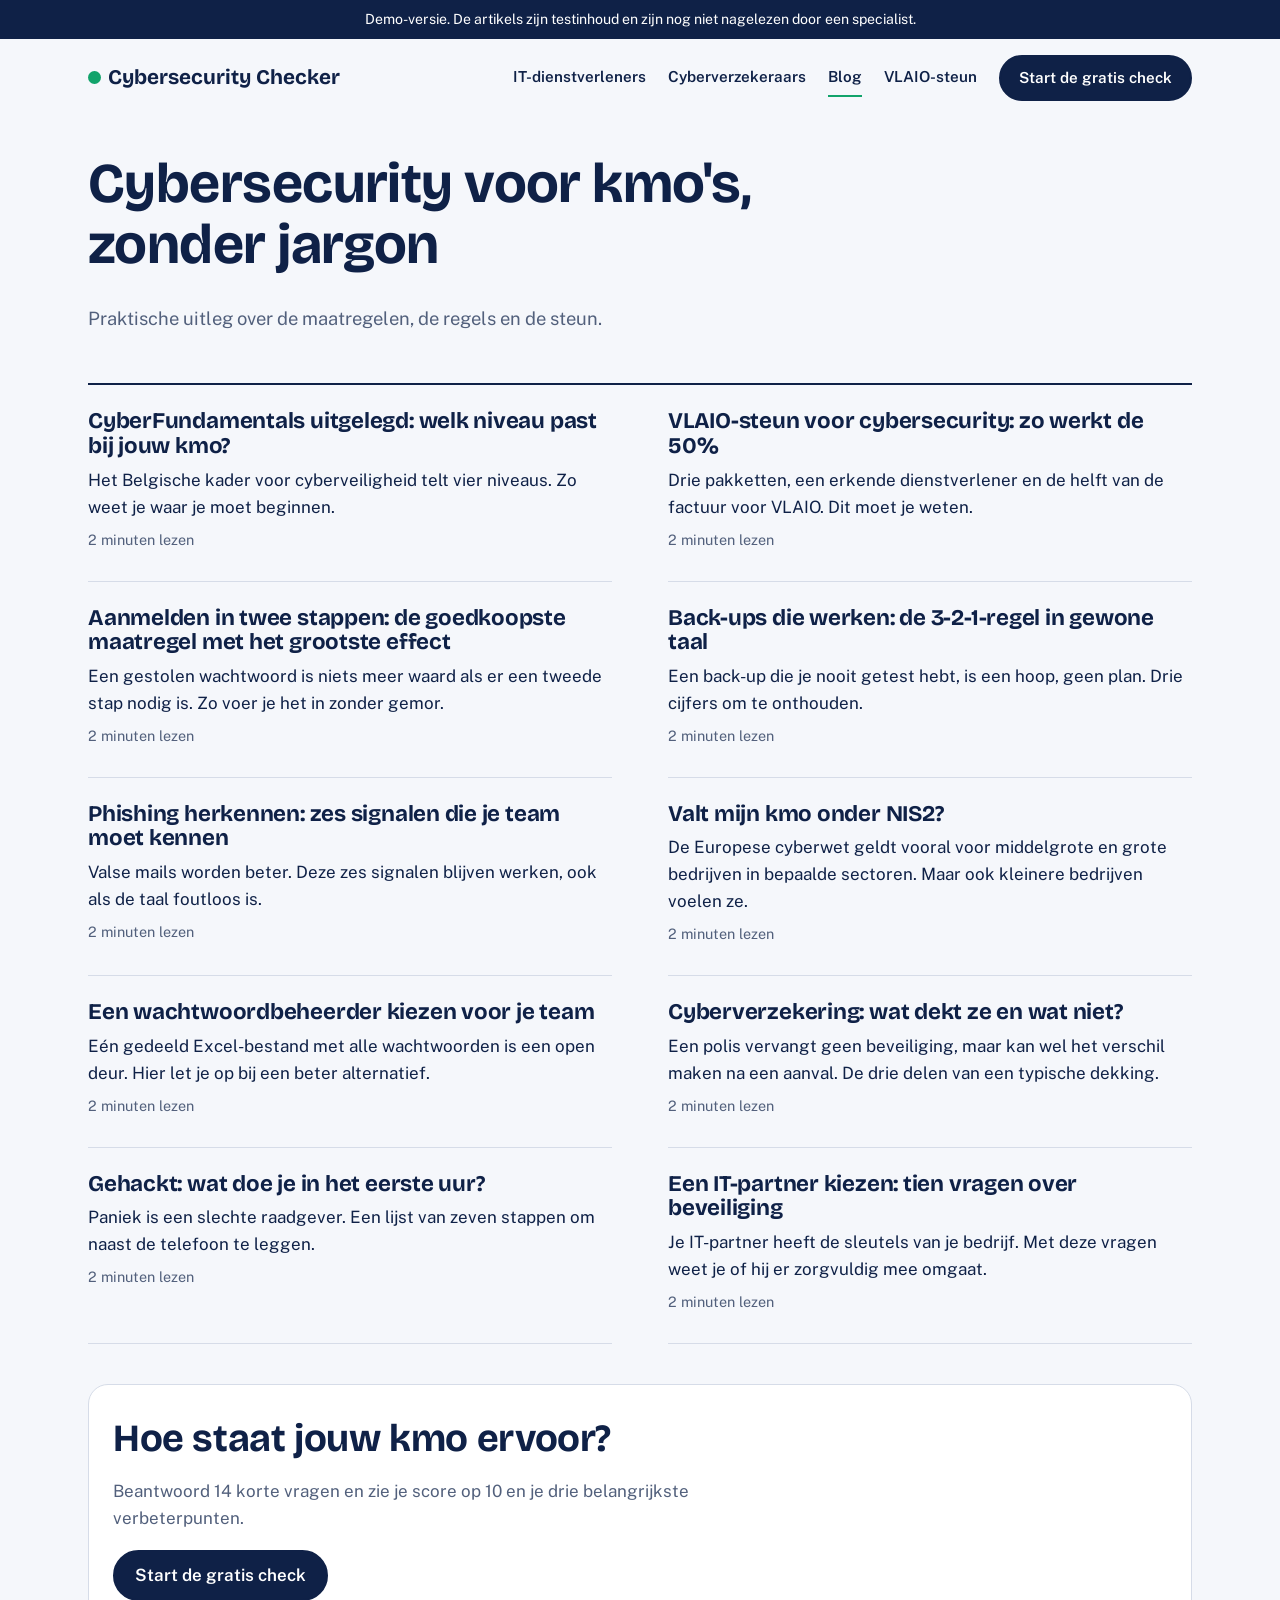
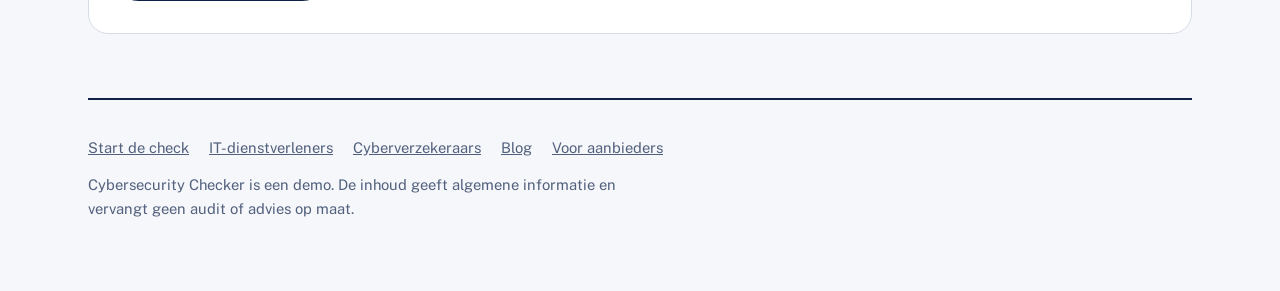
==== blog/index.html @ 4bf9ae6f "Version asset URLs so browsers pick up new styles and scripts Co-Authored-By: Claude Fable 5.2 <nore" ====
<!DOCTYPE html>
<html lang="nl-BE">
<head>
<meta charset="utf-8">
<meta name="viewport" content="width=device-width, initial-scale=1">
<title>Blog | Cybersecurity Checker</title>
<meta name="description" content="Praktische artikels over cybersecurity voor kmo&#x27;s in Vlaanderen.">
<link rel="preconnect" href="https://fonts.googleapis.com">
<link rel="preconnect" href="https://fonts.gstatic.com" crossorigin>
<link href="https://fonts.googleapis.com/css2?family=Bricolage+Grotesque:opsz,wght@12..96,500;12..96,700&family=Public+Sans:wght@400;600&display=swap" rel="stylesheet">
<link rel="stylesheet" href="../assets/site.css?v=4">
</head>
<body>
<div class="demo-note">Demo-versie. De artikels zijn testinhoud en zijn nog niet nagelezen door een specialist.</div>
<div class="wrap">
<header class="top">
  <a class="brand" href="../index.html"><span></span>Cybersecurity Checker</a>
  <nav class="main" aria-label="Hoofdmenu"><a href="../it-dienstverleners.html">IT-dienstverleners</a><a href="../cyberverzekeraars.html">Cyberverzekeraars</a><a href="../blog/index.html" aria-current="page">Blog</a><a href="../index.html#steun">VLAIO-steun</a><a class="btn primary" href="../index.html#quiz">Start de gratis check</a></nav>
</header>
<main>
<div class="page-head"><h1>Cybersecurity voor kmo's, zonder jargon</h1><p class="lead">Praktische uitleg over de maatregelen, de regels en de steun.</p></div>
<ul class="posts">
<li><a href="cyberfundamentals-uitgelegd.html"><h2>CyberFundamentals uitgelegd: welk niveau past bij jouw kmo?</h2></a><p>Het Belgische kader voor cyberveiligheid telt vier niveaus. Zo weet je waar je moet beginnen.</p><p class="meta">2 minuten lezen</p></li>
<li><a href="vlaio-steun-cybersecurity.html"><h2>VLAIO-steun voor cybersecurity: zo werkt de 50%</h2></a><p>Drie pakketten, een erkende dienstverlener en de helft van de factuur voor VLAIO. Dit moet je weten.</p><p class="meta">2 minuten lezen</p></li>
<li><a href="aanmelden-in-twee-stappen.html"><h2>Aanmelden in twee stappen: de goedkoopste maatregel met het grootste effect</h2></a><p>Een gestolen wachtwoord is niets meer waard als er een tweede stap nodig is. Zo voer je het in zonder gemor.</p><p class="meta">2 minuten lezen</p></li>
<li><a href="back-ups-3-2-1.html"><h2>Back-ups die werken: de 3-2-1-regel in gewone taal</h2></a><p>Een back-up die je nooit getest hebt, is een hoop, geen plan. Drie cijfers om te onthouden.</p><p class="meta">2 minuten lezen</p></li>
<li><a href="phishing-herkennen.html"><h2>Phishing herkennen: zes signalen die je team moet kennen</h2></a><p>Valse mails worden beter. Deze zes signalen blijven werken, ook als de taal foutloos is.</p><p class="meta">2 minuten lezen</p></li>
<li><a href="nis2-voor-kmo.html"><h2>Valt mijn kmo onder NIS2?</h2></a><p>De Europese cyberwet geldt vooral voor middelgrote en grote bedrijven in bepaalde sectoren. Maar ook kleinere bedrijven voelen ze.</p><p class="meta">2 minuten lezen</p></li>
<li><a href="wachtwoordbeheerder-kiezen.html"><h2>Een wachtwoordbeheerder kiezen voor je team</h2></a><p>Eén gedeeld Excel-bestand met alle wachtwoorden is een open deur. Hier let je op bij een beter alternatief.</p><p class="meta">2 minuten lezen</p></li>
<li><a href="cyberverzekering-wat-dekt-ze.html"><h2>Cyberverzekering: wat dekt ze en wat niet?</h2></a><p>Een polis vervangt geen beveiliging, maar kan wel het verschil maken na een aanval. De drie delen van een typische dekking.</p><p class="meta">2 minuten lezen</p></li>
<li><a href="gehackt-het-eerste-uur.html"><h2>Gehackt: wat doe je in het eerste uur?</h2></a><p>Paniek is een slechte raadgever. Een lijst van zeven stappen om naast de telefoon te leggen.</p><p class="meta">2 minuten lezen</p></li>
<li><a href="it-partner-kiezen.html"><h2>Een IT-partner kiezen: tien vragen over beveiliging</h2></a><p>Je IT-partner heeft de sleutels van je bedrijf. Met deze vragen weet je of hij er zorgvuldig mee omgaat.</p><p class="meta">2 minuten lezen</p></li>
</ul>
<aside class="closing">
  <h2>Hoe staat jouw kmo ervoor?</h2>
  <p>Beantwoord 14 korte vragen en zie je score op 10 en je drie belangrijkste verbeterpunten.</p>
  <a class="btn primary" href="../index.html#quiz">Start de gratis check</a>
</aside>
</main>
<footer class="site">
  <nav aria-label="Voettekst">
    <a href="../index.html#quiz">Start de check</a>
    <a href="../it-dienstverleners.html">IT-dienstverleners</a>
    <a href="../cyberverzekeraars.html">Cyberverzekeraars</a>
    <a href="../blog/index.html">Blog</a>
    <a href="../index.html#aanbieders">Voor aanbieders</a>
  </nav>
  <p>Cybersecurity Checker is een demo. De inhoud geeft algemene informatie en vervangt geen audit of advies op maat.</p>
</footer>
</div>
</body>
</html>
---- assets/site.css ----
:root{
  --ink:#0F2147; --ink-2:#1B3266; --paper:#F5F7FB; --white:#FFFFFF; --line:#D6DCE8;
  --green:#12A36B; --green-dark:#0B7A4F; --green-soft:#E3F6EE;
  --orange:#D97F00; --orange-soft:#FDF1DC; --red:#C2371D; --red-soft:#FBE7E2;
  --muted:#52607C;
  --display:"Bricolage Grotesque",system-ui,sans-serif;
  --body:"Public Sans",system-ui,sans-serif;
}
*{box-sizing:border-box}
html{scroll-behavior:smooth}
body{margin:0;background:var(--paper);color:var(--ink);font-family:var(--body);font-size:17px;line-height:1.6}
h1,h2,h3{font-family:var(--display);line-height:1.1;margin:0 0 .5em;letter-spacing:-.01em}
h1{font-size:clamp(2.1rem,5vw,3.5rem);font-weight:700}
h2{font-size:clamp(1.6rem,3.2vw,2.4rem);font-weight:700}
h3{font-size:1.15rem;font-weight:700}
p{margin:0 0 1em;max-width:64ch}
a{color:var(--ink)}
:focus-visible{outline:3px solid var(--green);outline-offset:2px}
.wrap{max-width:1160px;margin:0 auto;padding:0 20px}
.lead{font-size:1.15rem;color:var(--muted)}
.source,.meta{font-size:.9rem;color:var(--muted)}

/* Header */
.demo-note{background:var(--ink);color:#fff;font-size:.88rem;padding:8px 12px;text-align:center}
header.top{display:flex;flex-wrap:wrap;justify-content:space-between;align-items:center;gap:10px 24px;padding:16px 0}
.brand{font-family:var(--display);font-weight:700;font-size:1.3rem;text-decoration:none;white-space:nowrap}
.brand span{display:inline-block;width:.62em;height:.62em;background:var(--green);border-radius:50%;margin-right:.35em}
nav.main{display:flex;align-items:center;gap:4px 22px;flex-wrap:wrap}
nav.main a{text-decoration:none;font-weight:600;font-size:.95rem;padding:6px 0;border-bottom:2px solid transparent}
nav.main a:hover,nav.main a[aria-current=page]{border-bottom-color:var(--green)}
nav.main a.btn{padding:9px 18px;border-bottom:2px solid var(--ink)}

/* Buttons */
.btn{font:inherit;font-weight:600;cursor:pointer;border:2px solid var(--ink);background:var(--white);color:var(--ink);padding:10px 20px;border-radius:999px;text-decoration:none;display:inline-block;text-align:center}
.btn:hover{background:var(--ink);color:#fff}
.btn.primary{background:var(--ink);color:#fff}
.btn.primary:hover{background:var(--ink-2)}
.btn.big{font-size:1.1rem;padding:14px 30px}
.btn.ghost{border-color:transparent;background:transparent;text-decoration:underline}
.btn.ghost:hover{background:transparent;color:var(--ink);border-color:var(--line)}

section.band{padding:64px 0;border-top:1px solid var(--line)}

/* Quiz */
.quiz{background:var(--white);border:1px solid var(--line);border-radius:20px;padding:28px 22px;margin:20px 0 56px;box-shadow:0 18px 40px -28px rgba(15,33,71,.45);scroll-margin-top:16px}
.quiz:focus{outline:none}
.quiz-start{display:grid;gap:28px;align-items:center}
.quiz-start-text{max-width:760px;padding:12px 0}
.quiz-start .lead{margin-bottom:28px}
.quiz-start-img{display:block;width:100%;height:auto;border-radius:14px;aspect-ratio:4/3;object-fit:cover;object-position:35% 50%}
.quiz-note{margin:16px 0 0;color:var(--muted);font-size:.95rem}
.quiz-card{max-width:720px;margin:0 auto}
.quiz-progress{height:8px;background:var(--line);border-radius:4px;overflow:hidden}
.quiz-progress i{display:block;height:100%;background:var(--green);border-radius:4px;transition:width .3s}
.quiz-count{margin:14px 0 6px;color:var(--muted);font-size:.92rem}
.quiz-question{font-size:clamp(1.3rem,3vw,1.8rem);line-height:1.2;margin-bottom:14px}
.quiz-explain{margin-bottom:20px;color:var(--muted)}
.quiz-explain summary{cursor:pointer;font-weight:600;color:var(--ink);text-decoration:underline;text-decoration-color:var(--green);text-underline-offset:4px;width:fit-content}
.quiz-explain p{margin:10px 0 0;padding:12px 14px;background:var(--paper);border-left:3px solid var(--green);border-radius:0 8px 8px 0}
.quiz-options{display:grid;gap:10px}
.quiz-option{font:inherit;font-weight:600;font-size:1.05rem;text-align:left;cursor:pointer;background:var(--white);color:var(--ink);border:2px solid var(--line);border-radius:14px;padding:16px 18px;min-height:60px}
.quiz-option:hover{border-color:var(--ink)}
.quiz-option.selected{border-color:var(--green);background:var(--green-soft)}
.quiz-select{font:inherit;font-size:1.05rem;width:100%;padding:16px;border:2px solid var(--line);border-radius:14px;background:var(--white);color:var(--ink)}
.quiz-nav{display:flex;justify-content:space-between;align-items:center;margin-top:22px}

/* Result */
.result-head{display:grid;gap:24px;align-items:center}
.gauge{position:relative;max-width:300px}
.gauge svg{display:block;width:100%}
.gauge path{fill:none;stroke-width:16;stroke-linecap:round}
.gauge-track{stroke:var(--line)}
.gauge-fill{transition:stroke-dashoffset .9s cubic-bezier(.2,.7,.2,1)}
.gauge-num{position:absolute;left:0;right:0;bottom:0;text-align:center;line-height:1}
.gauge-num strong{font-family:var(--display);font-size:3.4rem;display:block}
.gauge-num span{color:var(--muted);font-size:.95rem}
.level-green .gauge-fill{stroke:var(--green)} .level-orange .gauge-fill{stroke:var(--orange)} .level-red .gauge-fill{stroke:var(--red)}
.badge{display:inline-block;font-family:var(--display);font-weight:700;font-size:1.25rem;padding:6px 16px;border-radius:999px;margin-bottom:12px}
.badge.level-green{background:var(--green-soft);color:var(--green-dark)}
.badge.level-orange{background:var(--orange-soft);color:#8A5200}
.badge.level-red{background:var(--red-soft);color:var(--red)}
.result-level p{font-size:1.1rem;margin:0}
.result-block{margin-top:36px;padding-top:24px;border-top:1px solid var(--line)}
.bar-row{display:grid;grid-template-columns:1fr;gap:4px 14px;align-items:center;margin-bottom:14px}
.bar-label{font-weight:600}
.bar-track{height:12px;background:var(--line);border-radius:6px;overflow:hidden}
.bar-track i{display:block;height:100%;background:var(--ink);border-radius:6px;transition:width .7s}
.bar-val{font-variant-numeric:tabular-nums;color:var(--muted)}
.priorities{margin:0;padding:0;list-style:none;counter-reset:p;display:grid;gap:12px}
.priorities li{counter-increment:p;position:relative;padding:16px 16px 16px 60px;background:var(--paper);border-radius:14px}
.priorities li::before{content:counter(p);position:absolute;left:16px;top:14px;width:30px;height:30px;border-radius:50%;background:var(--ink);color:#fff;font-family:var(--display);font-weight:700;display:grid;place-items:center}
.result-notes{display:grid;gap:14px;margin-top:36px}
.note{padding:18px 20px;border-radius:14px;border-left:5px solid}
.note h3{margin-bottom:6px}
.note p{margin:0}
.note-ok{background:var(--green-soft);border-color:var(--green)}
.note-warn{background:var(--orange-soft);border-color:var(--orange)}
.note-info{background:#E8EEFA;border-color:var(--ink)}
.result-actions{display:flex;flex-wrap:wrap;gap:12px 20px;align-items:center;margin-top:36px}
.disclaimer{margin:24px 0 0;font-size:.9rem;color:var(--muted)}

/* Home sections */
.facts{list-style:none;padding:0;margin:0;display:grid;gap:0}
.facts li{padding:14px 0;border-bottom:1px solid var(--line);display:grid;gap:2px;align-content:start}
.facts b{font-family:var(--display)}
.cats{display:grid;gap:16px;margin-top:24px}
.cat{display:block;background:var(--white);border:1px solid var(--line);border-radius:16px;padding:24px;text-decoration:none}
.cat:hover{border-color:var(--ink)}
.cat h3{font-size:1.4rem}
.cat p{margin:0 0 12px;color:var(--muted)}
.cat span{font-weight:600;text-decoration:underline;text-decoration-color:var(--green);text-underline-offset:4px}
.steps{margin:24px 0 0;padding:0;list-style:none;counter-reset:s;display:grid;gap:24px}
.steps li{counter-increment:s;border-top:2px solid var(--ink);padding-top:14px}
.steps li::before{content:counter(s);font-family:var(--display);font-weight:700;font-size:1.6rem;display:block;margin-bottom:6px}
.steps p{margin:0;color:var(--muted)}
.why{list-style:none;margin:24px 0 0;padding:0;border-top:2px solid var(--ink)}
.why li{display:grid;gap:4px;padding:18px 0;border-bottom:1px solid var(--line)}
.why b{font-family:var(--display);font-size:2rem;line-height:1}
.why small{display:block;color:var(--muted);margin-top:4px}
.subsidy{display:grid;gap:32px;align-items:start}
.calc{background:var(--ink);color:#fff;padding:26px;border-radius:16px}
.calc output{font-family:var(--display);font-size:2.4rem;font-weight:700;display:block}
.calc input[type=range]{width:100%;accent-color:var(--green);margin:16px 0}
.calc .split{display:grid;grid-template-columns:1fr 1fr;gap:16px;margin-top:8px}
.calc small{color:#c5cee0}
.calc .split output{font-size:1.5rem}

/* Provider pages */
.page-head{padding:36px 0 28px;max-width:780px}
.page-head .lead{margin-bottom:22px}
.cards{display:grid;gap:18px;margin:8px 0 20px}
.card{background:var(--white);border:1px solid var(--line);border-radius:16px;padding:24px;display:flex;flex-direction:column;gap:14px}
.card-head{display:flex;gap:14px;align-items:center}
.mono{flex:none;width:56px;height:56px;border-radius:12px;background:var(--paper);border:1px solid var(--line);display:grid;place-items:center;font-family:var(--display);font-weight:700;font-size:1.2rem}
.card-head h2{font-size:1.3rem;margin:0 0 2px}
.card-head p{margin:0;color:var(--muted);font-size:.95rem;line-height:1.35}
.card > p{margin:0}
.card h3{font-size:.95rem;margin:0 0 8px;color:var(--muted);font-family:var(--body)}
.checks{list-style:none;margin:0;padding:0;display:grid;gap:8px}
.checks li{position:relative;padding-left:28px}
.checks li::before{content:"";position:absolute;left:0;top:.3em;width:18px;height:18px;border-radius:50%;border:2px solid var(--green);background:
  linear-gradient(45deg,transparent 46%,var(--green) 46% 54%,transparent 54%) no-repeat 3px 6px/5px 5px,
  linear-gradient(-45deg,transparent 46%,var(--green) 46% 54%,transparent 54%) no-repeat 6px 3px/8px 8px}
.card-foot{margin-top:auto;padding-top:14px;border-top:1px solid var(--line);display:grid;gap:10px}
.card-foot p{margin:0;font-size:.95rem}
.card-foot a{font-weight:600}
.tag{display:inline-block;font-size:.8rem;font-weight:600;padding:3px 10px;border-radius:999px;background:var(--green-soft);color:var(--green-dark);width:fit-content}
.closing{background:var(--white);border:1px solid var(--line);border-radius:20px;padding:32px 24px;margin:40px 0 64px}
.closing p{color:var(--muted)}

/* Blog */
.posts{list-style:none;margin:0;padding:0;border-top:2px solid var(--ink);display:grid}
.posts li{padding:24px 0;border-bottom:1px solid var(--line)}
.posts a{text-decoration:none}
.posts a:hover h2{text-decoration:underline;text-decoration-color:var(--green);text-decoration-thickness:3px}
.posts h2{font-size:1.4rem;margin-bottom:.35em}
.posts p{margin:0 0 .4em;max-width:52ch}
.post{max-width:680px;padding:20px 0 40px;font-size:18px;line-height:1.65}
.post .back{margin:0 0 24px;font-size:.95rem}
.post h1{font-size:clamp(1.9rem,4.4vw,3rem)}
.post .intro{font-size:1.2rem;line-height:1.5;border-left:4px solid var(--green);padding-left:18px;margin:22px 0 30px}
.post h2{font-size:1.45rem;margin-top:1.8em}
.post ul,.post ol{padding-left:1.3em}
.post li{margin-bottom:.45em;max-width:68ch}
.post .source{border-top:1px solid var(--line);padding-top:14px;margin-top:2em}

footer.site{padding:36px 0 56px;border-top:2px solid var(--ink);font-size:.92rem;color:var(--muted)}
footer.site nav{display:flex;flex-wrap:wrap;gap:6px 20px;margin-bottom:14px}
footer.site a{color:var(--muted)}

@media (min-width:900px){
  .quiz-start{grid-template-columns:1fr 1fr;gap:44px}
  .quiz-start h1{font-size:clamp(2rem,3.4vw,3rem)}
  .quiz-start-img{aspect-ratio:auto;height:100%;min-height:420px}
}
@media (min-width:720px){
  .wrap{padding:0 28px}
  .quiz{padding:44px 48px}
  .quiz-options{grid-template-columns:1fr 1fr}
  .result-head{grid-template-columns:300px 1fr;gap:40px}
  .bar-row{grid-template-columns:200px 1fr 3.5em}
  .result-notes,.cats,.subsidy,.cards,.posts{grid-template-columns:1fr 1fr}
  .posts{column-gap:56px}
  .steps{grid-template-columns:repeat(3,1fr)}
  .facts{grid-template-columns:repeat(3,1fr);gap:32px}
  .facts li{border-bottom:0;border-top:2px solid var(--ink)}
  .why li{grid-template-columns:7.5em 1fr;gap:20px;align-items:baseline}
}
@media (prefers-reduced-motion:reduce){
  html{scroll-behavior:auto}
  .quiz-progress i,.gauge-fill,.bar-track i{transition:none}
}
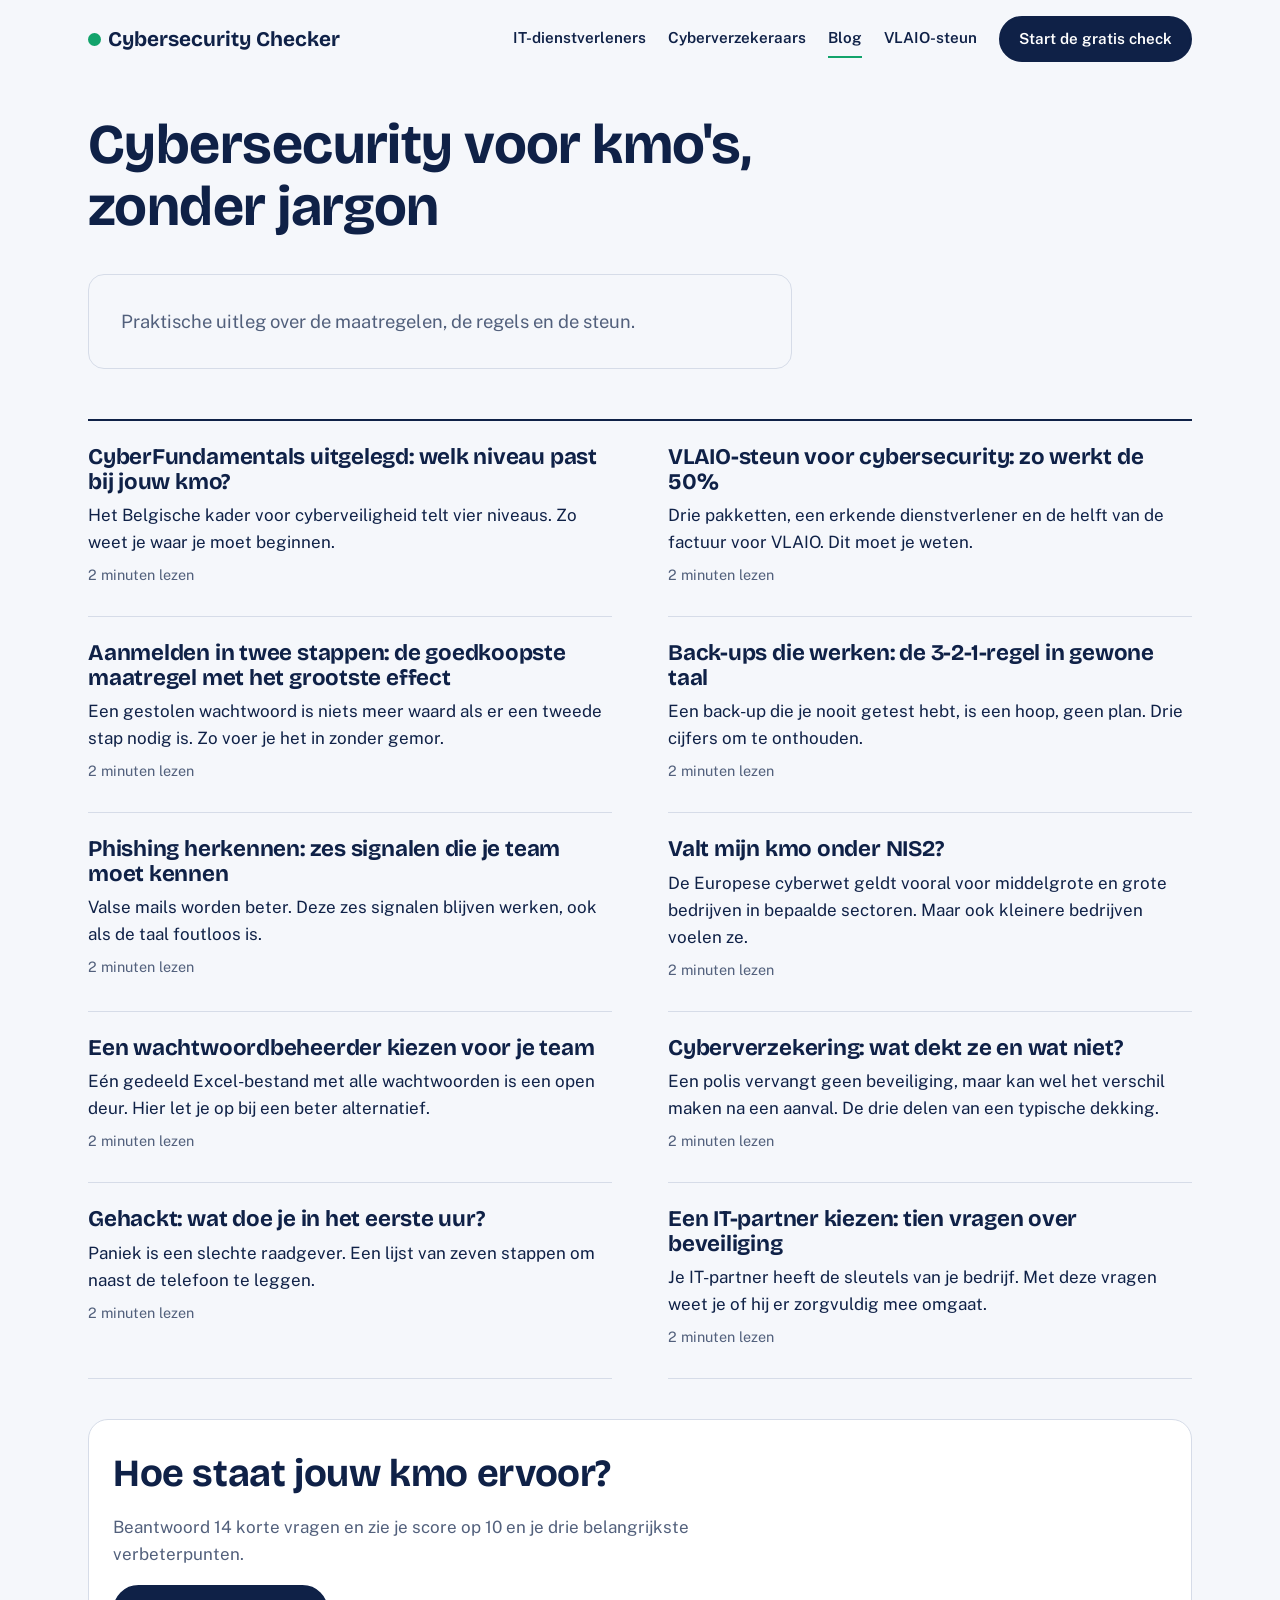
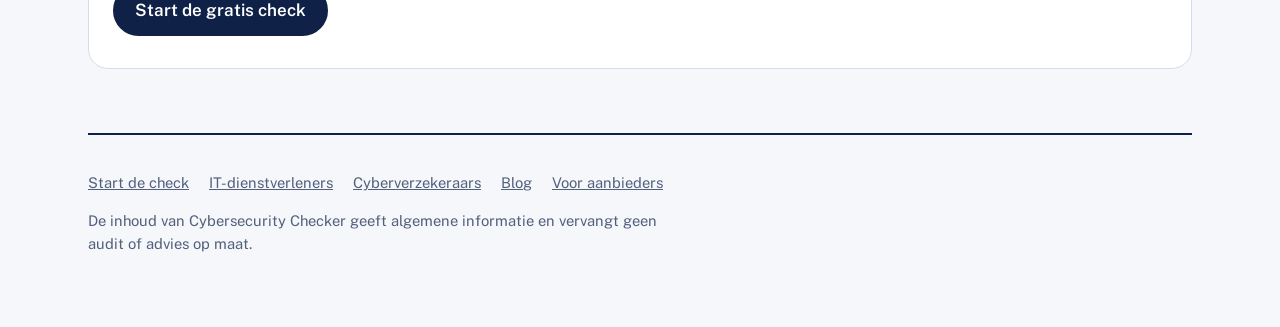
==== commit 399b17f4: "Remove demo wording and add lead form to the result page The form asks for name, email, phone and co" ====
--- a/blog/index.html
+++ b/blog/index.html
@@ -8,10 +8,9 @@
 <link rel="preconnect" href="https://fonts.googleapis.com">
 <link rel="preconnect" href="https://fonts.gstatic.com" crossorigin>
 <link href="https://fonts.googleapis.com/css2?family=Bricolage+Grotesque:opsz,wght@12..96,500;12..96,700&family=Public+Sans:wght@400;600&display=swap" rel="stylesheet">
-<link rel="stylesheet" href="../assets/site.css?v=4">
+<link rel="stylesheet" href="../assets/site.css?v=5">
 </head>
 <body>
-<div class="demo-note">Demo-versie. De artikels zijn testinhoud en zijn nog niet nagelezen door een specialist.</div>
 <div class="wrap">
 <header class="top">
   <a class="brand" href="../index.html"><span></span>Cybersecurity Checker</a>
@@ -45,7 +44,7 @@
     <a href="../blog/index.html">Blog</a>
     <a href="../index.html#aanbieders">Voor aanbieders</a>
   </nav>
-  <p>Cybersecurity Checker is een demo. De inhoud geeft algemene informatie en vervangt geen audit of advies op maat.</p>
+  <p>De inhoud van Cybersecurity Checker geeft algemene informatie en vervangt geen audit of advies op maat.</p>
 </footer>
 </div>
 </body>
--- a/assets/site.css
+++ b/assets/site.css
@@ -21,7 +21,6 @@
 .source,.meta{font-size:.9rem;color:var(--muted)}
 
 /* Header */
-.demo-note{background:var(--ink);color:#fff;font-size:.88rem;padding:8px 12px;text-align:center}
 header.top{display:flex;flex-wrap:wrap;justify-content:space-between;align-items:center;gap:10px 24px;padding:16px 0}
 .brand{font-family:var(--display);font-weight:700;font-size:1.3rem;text-decoration:none;white-space:nowrap}
 .brand span{display:inline-block;width:.62em;height:.62em;background:var(--green);border-radius:50%;margin-right:.35em}
@@ -98,6 +97,18 @@
 .note-info{background:#E8EEFA;border-color:var(--ink)}
 .result-actions{display:flex;flex-wrap:wrap;gap:12px 20px;align-items:center;margin-top:36px}
 .disclaimer{margin:24px 0 0;font-size:.9rem;color:var(--muted)}
+.lead{margin-top:36px;padding:26px 22px;background:var(--paper);border:1px solid var(--line);border-radius:16px;scroll-margin-top:16px}
+.lead-form{display:grid;gap:16px;margin-top:8px}
+.field{display:grid;gap:6px;font-weight:600}
+.field input{font:inherit;font-weight:400;padding:13px 14px;border:2px solid var(--line);border-radius:12px;background:var(--white);color:var(--ink);width:100%}
+.field input:focus{border-color:var(--ink)}
+.consent{display:flex;gap:12px;align-items:flex-start;font-size:.95rem}
+.consent input{width:20px;height:20px;margin-top:3px;flex:none;accent-color:var(--green)}
+.trap{position:absolute;left:-9999px;width:1px;height:1px;opacity:0}
+.lead-form .btn{justify-self:start}
+.lead-status{margin:0;min-height:1.5em;color:var(--muted)}
+.lead-status.is-error{color:var(--red);font-weight:600}
+.lead-done{margin:0;padding:16px 18px;background:var(--green-soft);border-left:5px solid var(--green);border-radius:12px;font-weight:600}
 
 /* Home sections */
 .facts{list-style:none;padding:0;margin:0;display:grid;gap:0}
@@ -180,6 +191,9 @@
   .result-head{grid-template-columns:300px 1fr;gap:40px}
   .bar-row{grid-template-columns:200px 1fr 3.5em}
   .result-notes,.cats,.subsidy,.cards,.posts{grid-template-columns:1fr 1fr}
+  .lead{padding:32px}
+  .lead-form{grid-template-columns:1fr 1fr}
+  .lead-form .consent,.lead-form .btn,.lead-form .lead-status{grid-column:1/-1}
   .posts{column-gap:56px}
   .steps{grid-template-columns:repeat(3,1fr)}
   .facts{grid-template-columns:repeat(3,1fr);gap:32px}
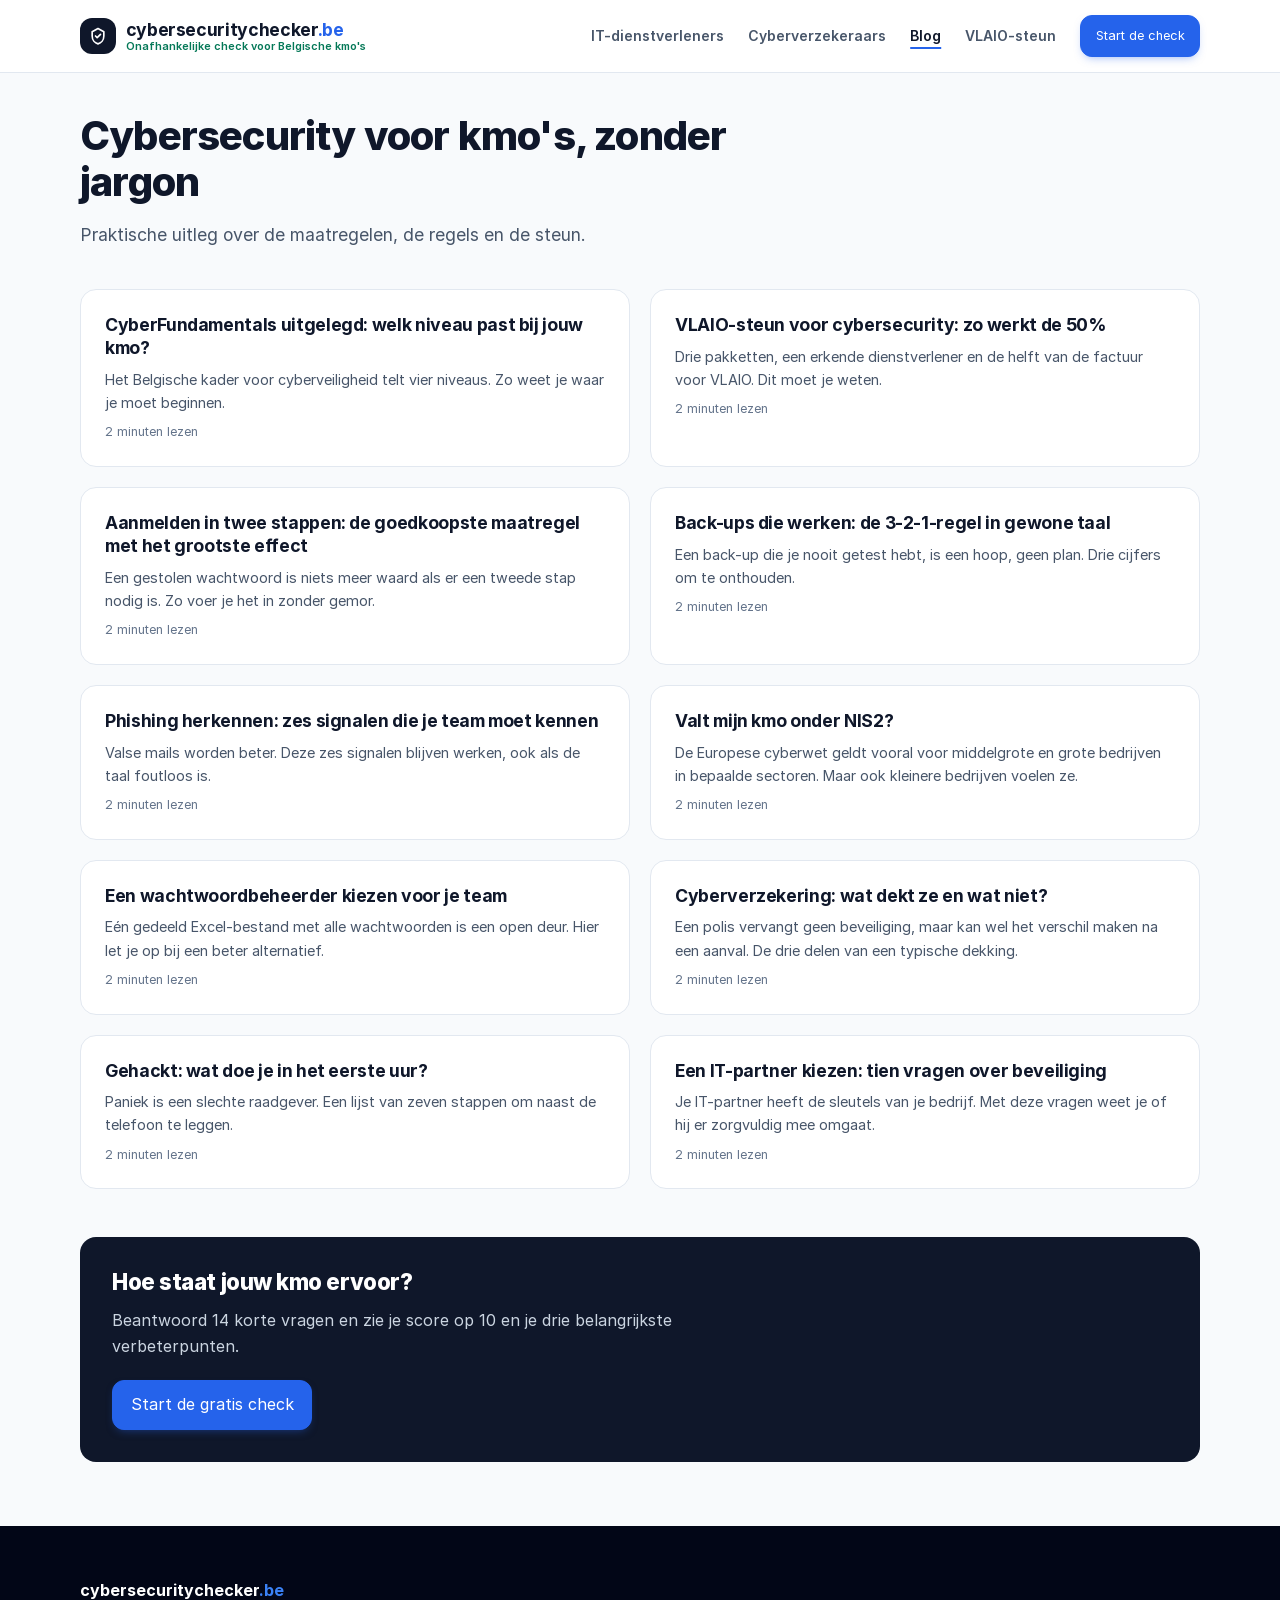
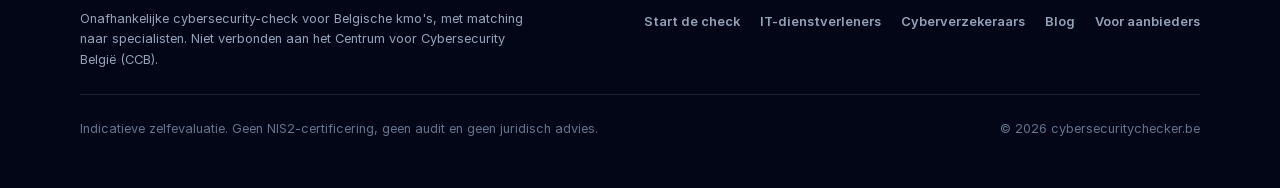
==== commit d6ee4b8a: "Rebuild site in the new design with anonymous specialist matching Dutch homepage in the supplied lay" ====
--- a/blog/index.html
+++ b/blog/index.html
@@ -3,20 +3,24 @@
 <head>
 <meta charset="utf-8">
 <meta name="viewport" content="width=device-width, initial-scale=1">
-<title>Blog | Cybersecurity Checker</title>
+<title>Blog | cybersecuritychecker.be</title>
 <meta name="description" content="Praktische artikels over cybersecurity voor kmo&#x27;s in Vlaanderen.">
-<link rel="preconnect" href="https://fonts.googleapis.com">
-<link rel="preconnect" href="https://fonts.gstatic.com" crossorigin>
-<link href="https://fonts.googleapis.com/css2?family=Bricolage+Grotesque:opsz,wght@12..96,500;12..96,700&family=Public+Sans:wght@400;600&display=swap" rel="stylesheet">
-<link rel="stylesheet" href="../assets/site.css?v=5">
+<link rel="preload" href="../assets/fonts/Inter-Regular.woff2" as="font" type="font/woff2" crossorigin>
+<link rel="stylesheet" href="../assets/site.css?v=9">
 </head>
 <body>
-<div class="wrap">
 <header class="top">
-  <a class="brand" href="../index.html"><span></span>Cybersecurity Checker</a>
-  <nav class="main" aria-label="Hoofdmenu"><a href="../it-dienstverleners.html">IT-dienstverleners</a><a href="../cyberverzekeraars.html">Cyberverzekeraars</a><a href="../blog/index.html" aria-current="page">Blog</a><a href="../index.html#steun">VLAIO-steun</a><a class="btn primary" href="../index.html#quiz">Start de gratis check</a></nav>
+  <div class="container top-in">
+    <a class="brand" href="../index.html">
+      <span class="brand-icon"><svg viewBox="0 0 24 24" fill="none" stroke="currentColor" stroke-width="2" aria-hidden="true"><path stroke-linecap="round" stroke-linejoin="round" d="M12 3l7 4v5c0 5-3.5 8.5-7 9.5-3.5-1-7-4.5-7-9.5V7l7-4z"/><path stroke-linecap="round" stroke-linejoin="round" d="M9 12l2 2 4-4"/></svg></span>
+      <span class="brand-text"><span class="brand-name">cybersecuritychecker<b>.be</b></span><span class="brand-tag">Onafhankelijke check voor Belgische kmo's</span></span>
+    </a>
+    <nav class="main" aria-label="Hoofdmenu"><a href="../it-dienstverleners.html">IT-dienstverleners</a><a href="../cyberverzekeraars.html">Cyberverzekeraars</a><a href="../blog/index.html" aria-current="page">Blog</a><a href="../index.html#steun">VLAIO-steun</a></nav>
+    <a class="btn primary small" href="../index.html#quiz">Start de check</a>
+  </div>
 </header>
 <main>
+<div class="container page">
 <div class="page-head"><h1>Cybersecurity voor kmo's, zonder jargon</h1><p class="lead">Praktische uitleg over de maatregelen, de regels en de steun.</p></div>
 <ul class="posts">
 <li><a href="cyberfundamentals-uitgelegd.html"><h2>CyberFundamentals uitgelegd: welk niveau past bij jouw kmo?</h2></a><p>Het Belgische kader voor cyberveiligheid telt vier niveaus. Zo weet je waar je moet beginnen.</p><p class="meta">2 minuten lezen</p></li>
@@ -35,17 +39,28 @@
   <p>Beantwoord 14 korte vragen en zie je score op 10 en je drie belangrijkste verbeterpunten.</p>
   <a class="btn primary" href="../index.html#quiz">Start de gratis check</a>
 </aside>
+</div>
 </main>
 <footer class="site">
-  <nav aria-label="Voettekst">
-    <a href="../index.html#quiz">Start de check</a>
-    <a href="../it-dienstverleners.html">IT-dienstverleners</a>
-    <a href="../cyberverzekeraars.html">Cyberverzekeraars</a>
-    <a href="../blog/index.html">Blog</a>
-    <a href="../index.html#aanbieders">Voor aanbieders</a>
-  </nav>
-  <p>De inhoud van Cybersecurity Checker geeft algemene informatie en vervangt geen audit of advies op maat.</p>
+  <div class="container">
+    <div class="foot-top">
+      <div>
+        <p class="foot-brand">cybersecuritychecker<b>.be</b></p>
+        <p>Onafhankelijke cybersecurity-check voor Belgische kmo's, met matching naar specialisten. Niet verbonden aan het Centrum voor Cybersecurity België (CCB).</p>
+      </div>
+      <nav aria-label="Voettekst">
+        <a href="../index.html#quiz">Start de check</a>
+        <a href="../it-dienstverleners.html">IT-dienstverleners</a>
+        <a href="../cyberverzekeraars.html">Cyberverzekeraars</a>
+        <a href="../blog/index.html">Blog</a>
+        <a href="../index.html#aanbieders">Voor aanbieders</a>
+      </nav>
+    </div>
+    <div class="foot-bottom">
+      <p>Indicatieve zelfevaluatie. Geen NIS2-certificering, geen audit en geen juridisch advies.</p>
+      <p>&copy; 2026 cybersecuritychecker.be</p>
+    </div>
+  </div>
 </footer>
-</div>
 </body>
 </html>
--- a/assets/site.css
+++ b/assets/site.css
@@ -1,206 +1,375 @@
-:root{
-  --ink:#0F2147; --ink-2:#1B3266; --paper:#F5F7FB; --white:#FFFFFF; --line:#D6DCE8;
-  --green:#12A36B; --green-dark:#0B7A4F; --green-soft:#E3F6EE;
-  --orange:#D97F00; --orange-soft:#FDF1DC; --red:#C2371D; --red-soft:#FBE7E2;
-  --muted:#52607C;
-  --display:"Bricolage Grotesque",system-ui,sans-serif;
-  --body:"Public Sans",system-ui,sans-serif;
-}
-*{box-sizing:border-box}
-html{scroll-behavior:smooth}
-body{margin:0;background:var(--paper);color:var(--ink);font-family:var(--body);font-size:17px;line-height:1.6}
-h1,h2,h3{font-family:var(--display);line-height:1.1;margin:0 0 .5em;letter-spacing:-.01em}
-h1{font-size:clamp(2.1rem,5vw,3.5rem);font-weight:700}
-h2{font-size:clamp(1.6rem,3.2vw,2.4rem);font-weight:700}
-h3{font-size:1.15rem;font-weight:700}
-p{margin:0 0 1em;max-width:64ch}
-a{color:var(--ink)}
-:focus-visible{outline:3px solid var(--green);outline-offset:2px}
-.wrap{max-width:1160px;margin:0 auto;padding:0 20px}
-.lead{font-size:1.15rem;color:var(--muted)}
-.source,.meta{font-size:.9rem;color:var(--muted)}
-
-/* Header */
-header.top{display:flex;flex-wrap:wrap;justify-content:space-between;align-items:center;gap:10px 24px;padding:16px 0}
-.brand{font-family:var(--display);font-weight:700;font-size:1.3rem;text-decoration:none;white-space:nowrap}
-.brand span{display:inline-block;width:.62em;height:.62em;background:var(--green);border-radius:50%;margin-right:.35em}
-nav.main{display:flex;align-items:center;gap:4px 22px;flex-wrap:wrap}
-nav.main a{text-decoration:none;font-weight:600;font-size:.95rem;padding:6px 0;border-bottom:2px solid transparent}
-nav.main a:hover,nav.main a[aria-current=page]{border-bottom-color:var(--green)}
-nav.main a.btn{padding:9px 18px;border-bottom:2px solid var(--ink)}
-
-/* Buttons */
-.btn{font:inherit;font-weight:600;cursor:pointer;border:2px solid var(--ink);background:var(--white);color:var(--ink);padding:10px 20px;border-radius:999px;text-decoration:none;display:inline-block;text-align:center}
-.btn:hover{background:var(--ink);color:#fff}
-.btn.primary{background:var(--ink);color:#fff}
-.btn.primary:hover{background:var(--ink-2)}
-.btn.big{font-size:1.1rem;padding:14px 30px}
-.btn.ghost{border-color:transparent;background:transparent;text-decoration:underline}
-.btn.ghost:hover{background:transparent;color:var(--ink);border-color:var(--line)}
-
-section.band{padding:64px 0;border-top:1px solid var(--line)}
-
-/* Quiz */
-.quiz{background:var(--white);border:1px solid var(--line);border-radius:20px;padding:28px 22px;margin:20px 0 56px;box-shadow:0 18px 40px -28px rgba(15,33,71,.45);scroll-margin-top:16px}
-.quiz:focus{outline:none}
-.quiz-start{display:grid;gap:28px;align-items:center}
-.quiz-start-text{max-width:760px;padding:12px 0}
-.quiz-start .lead{margin-bottom:28px}
-.quiz-start-img{display:block;width:100%;height:auto;border-radius:14px;aspect-ratio:4/3;object-fit:cover;object-position:35% 50%}
-.quiz-note{margin:16px 0 0;color:var(--muted);font-size:.95rem}
-.quiz-card{max-width:720px;margin:0 auto}
-.quiz-progress{height:8px;background:var(--line);border-radius:4px;overflow:hidden}
-.quiz-progress i{display:block;height:100%;background:var(--green);border-radius:4px;transition:width .3s}
-.quiz-count{margin:14px 0 6px;color:var(--muted);font-size:.92rem}
-.quiz-question{font-size:clamp(1.3rem,3vw,1.8rem);line-height:1.2;margin-bottom:14px}
-.quiz-explain{margin-bottom:20px;color:var(--muted)}
-.quiz-explain summary{cursor:pointer;font-weight:600;color:var(--ink);text-decoration:underline;text-decoration-color:var(--green);text-underline-offset:4px;width:fit-content}
-.quiz-explain p{margin:10px 0 0;padding:12px 14px;background:var(--paper);border-left:3px solid var(--green);border-radius:0 8px 8px 0}
-.quiz-options{display:grid;gap:10px}
-.quiz-option{font:inherit;font-weight:600;font-size:1.05rem;text-align:left;cursor:pointer;background:var(--white);color:var(--ink);border:2px solid var(--line);border-radius:14px;padding:16px 18px;min-height:60px}
-.quiz-option:hover{border-color:var(--ink)}
-.quiz-option.selected{border-color:var(--green);background:var(--green-soft)}
-.quiz-select{font:inherit;font-size:1.05rem;width:100%;padding:16px;border:2px solid var(--line);border-radius:14px;background:var(--white);color:var(--ink)}
-.quiz-nav{display:flex;justify-content:space-between;align-items:center;margin-top:22px}
-
-/* Result */
-.result-head{display:grid;gap:24px;align-items:center}
-.gauge{position:relative;max-width:300px}
-.gauge svg{display:block;width:100%}
-.gauge path{fill:none;stroke-width:16;stroke-linecap:round}
-.gauge-track{stroke:var(--line)}
-.gauge-fill{transition:stroke-dashoffset .9s cubic-bezier(.2,.7,.2,1)}
-.gauge-num{position:absolute;left:0;right:0;bottom:0;text-align:center;line-height:1}
-.gauge-num strong{font-family:var(--display);font-size:3.4rem;display:block}
-.gauge-num span{color:var(--muted);font-size:.95rem}
-.level-green .gauge-fill{stroke:var(--green)} .level-orange .gauge-fill{stroke:var(--orange)} .level-red .gauge-fill{stroke:var(--red)}
-.badge{display:inline-block;font-family:var(--display);font-weight:700;font-size:1.25rem;padding:6px 16px;border-radius:999px;margin-bottom:12px}
-.badge.level-green{background:var(--green-soft);color:var(--green-dark)}
-.badge.level-orange{background:var(--orange-soft);color:#8A5200}
-.badge.level-red{background:var(--red-soft);color:var(--red)}
-.result-level p{font-size:1.1rem;margin:0}
-.result-block{margin-top:36px;padding-top:24px;border-top:1px solid var(--line)}
-.bar-row{display:grid;grid-template-columns:1fr;gap:4px 14px;align-items:center;margin-bottom:14px}
-.bar-label{font-weight:600}
-.bar-track{height:12px;background:var(--line);border-radius:6px;overflow:hidden}
-.bar-track i{display:block;height:100%;background:var(--ink);border-radius:6px;transition:width .7s}
-.bar-val{font-variant-numeric:tabular-nums;color:var(--muted)}
-.priorities{margin:0;padding:0;list-style:none;counter-reset:p;display:grid;gap:12px}
-.priorities li{counter-increment:p;position:relative;padding:16px 16px 16px 60px;background:var(--paper);border-radius:14px}
-.priorities li::before{content:counter(p);position:absolute;left:16px;top:14px;width:30px;height:30px;border-radius:50%;background:var(--ink);color:#fff;font-family:var(--display);font-weight:700;display:grid;place-items:center}
-.result-notes{display:grid;gap:14px;margin-top:36px}
-.note{padding:18px 20px;border-radius:14px;border-left:5px solid}
-.note h3{margin-bottom:6px}
-.note p{margin:0}
-.note-ok{background:var(--green-soft);border-color:var(--green)}
-.note-warn{background:var(--orange-soft);border-color:var(--orange)}
-.note-info{background:#E8EEFA;border-color:var(--ink)}
-.result-actions{display:flex;flex-wrap:wrap;gap:12px 20px;align-items:center;margin-top:36px}
-.disclaimer{margin:24px 0 0;font-size:.9rem;color:var(--muted)}
-.lead{margin-top:36px;padding:26px 22px;background:var(--paper);border:1px solid var(--line);border-radius:16px;scroll-margin-top:16px}
-.lead-form{display:grid;gap:16px;margin-top:8px}
-.field{display:grid;gap:6px;font-weight:600}
-.field input{font:inherit;font-weight:400;padding:13px 14px;border:2px solid var(--line);border-radius:12px;background:var(--white);color:var(--ink);width:100%}
-.field input:focus{border-color:var(--ink)}
-.consent{display:flex;gap:12px;align-items:flex-start;font-size:.95rem}
-.consent input{width:20px;height:20px;margin-top:3px;flex:none;accent-color:var(--green)}
-.trap{position:absolute;left:-9999px;width:1px;height:1px;opacity:0}
-.lead-form .btn{justify-self:start}
-.lead-status{margin:0;min-height:1.5em;color:var(--muted)}
-.lead-status.is-error{color:var(--red);font-weight:600}
-.lead-done{margin:0;padding:16px 18px;background:var(--green-soft);border-left:5px solid var(--green);border-radius:12px;font-weight:600}
-
-/* Home sections */
-.facts{list-style:none;padding:0;margin:0;display:grid;gap:0}
-.facts li{padding:14px 0;border-bottom:1px solid var(--line);display:grid;gap:2px;align-content:start}
-.facts b{font-family:var(--display)}
-.cats{display:grid;gap:16px;margin-top:24px}
-.cat{display:block;background:var(--white);border:1px solid var(--line);border-radius:16px;padding:24px;text-decoration:none}
-.cat:hover{border-color:var(--ink)}
-.cat h3{font-size:1.4rem}
-.cat p{margin:0 0 12px;color:var(--muted)}
-.cat span{font-weight:600;text-decoration:underline;text-decoration-color:var(--green);text-underline-offset:4px}
-.steps{margin:24px 0 0;padding:0;list-style:none;counter-reset:s;display:grid;gap:24px}
-.steps li{counter-increment:s;border-top:2px solid var(--ink);padding-top:14px}
-.steps li::before{content:counter(s);font-family:var(--display);font-weight:700;font-size:1.6rem;display:block;margin-bottom:6px}
-.steps p{margin:0;color:var(--muted)}
-.why{list-style:none;margin:24px 0 0;padding:0;border-top:2px solid var(--ink)}
-.why li{display:grid;gap:4px;padding:18px 0;border-bottom:1px solid var(--line)}
-.why b{font-family:var(--display);font-size:2rem;line-height:1}
-.why small{display:block;color:var(--muted);margin-top:4px}
-.subsidy{display:grid;gap:32px;align-items:start}
-.calc{background:var(--ink);color:#fff;padding:26px;border-radius:16px}
-.calc output{font-family:var(--display);font-size:2.4rem;font-weight:700;display:block}
-.calc input[type=range]{width:100%;accent-color:var(--green);margin:16px 0}
-.calc .split{display:grid;grid-template-columns:1fr 1fr;gap:16px;margin-top:8px}
-.calc small{color:#c5cee0}
-.calc .split output{font-size:1.5rem}
-
-/* Provider pages */
-.page-head{padding:36px 0 28px;max-width:780px}
-.page-head .lead{margin-bottom:22px}
-.cards{display:grid;gap:18px;margin:8px 0 20px}
-.card{background:var(--white);border:1px solid var(--line);border-radius:16px;padding:24px;display:flex;flex-direction:column;gap:14px}
-.card-head{display:flex;gap:14px;align-items:center}
-.mono{flex:none;width:56px;height:56px;border-radius:12px;background:var(--paper);border:1px solid var(--line);display:grid;place-items:center;font-family:var(--display);font-weight:700;font-size:1.2rem}
-.card-head h2{font-size:1.3rem;margin:0 0 2px}
-.card-head p{margin:0;color:var(--muted);font-size:.95rem;line-height:1.35}
-.card > p{margin:0}
-.card h3{font-size:.95rem;margin:0 0 8px;color:var(--muted);font-family:var(--body)}
-.checks{list-style:none;margin:0;padding:0;display:grid;gap:8px}
-.checks li{position:relative;padding-left:28px}
-.checks li::before{content:"";position:absolute;left:0;top:.3em;width:18px;height:18px;border-radius:50%;border:2px solid var(--green);background:
-  linear-gradient(45deg,transparent 46%,var(--green) 46% 54%,transparent 54%) no-repeat 3px 6px/5px 5px,
-  linear-gradient(-45deg,transparent 46%,var(--green) 46% 54%,transparent 54%) no-repeat 6px 3px/8px 8px}
-.card-foot{margin-top:auto;padding-top:14px;border-top:1px solid var(--line);display:grid;gap:10px}
-.card-foot p{margin:0;font-size:.95rem}
-.card-foot a{font-weight:600}
-.tag{display:inline-block;font-size:.8rem;font-weight:600;padding:3px 10px;border-radius:999px;background:var(--green-soft);color:var(--green-dark);width:fit-content}
-.closing{background:var(--white);border:1px solid var(--line);border-radius:20px;padding:32px 24px;margin:40px 0 64px}
-.closing p{color:var(--muted)}
-
-/* Blog */
-.posts{list-style:none;margin:0;padding:0;border-top:2px solid var(--ink);display:grid}
-.posts li{padding:24px 0;border-bottom:1px solid var(--line)}
-.posts a{text-decoration:none}
-.posts a:hover h2{text-decoration:underline;text-decoration-color:var(--green);text-decoration-thickness:3px}
-.posts h2{font-size:1.4rem;margin-bottom:.35em}
-.posts p{margin:0 0 .4em;max-width:52ch}
-.post{max-width:680px;padding:20px 0 40px;font-size:18px;line-height:1.65}
-.post .back{margin:0 0 24px;font-size:.95rem}
-.post h1{font-size:clamp(1.9rem,4.4vw,3rem)}
-.post .intro{font-size:1.2rem;line-height:1.5;border-left:4px solid var(--green);padding-left:18px;margin:22px 0 30px}
-.post h2{font-size:1.45rem;margin-top:1.8em}
-.post ul,.post ol{padding-left:1.3em}
-.post li{margin-bottom:.45em;max-width:68ch}
-.post .source{border-top:1px solid var(--line);padding-top:14px;margin-top:2em}
-
-footer.site{padding:36px 0 56px;border-top:2px solid var(--ink);font-size:.92rem;color:var(--muted)}
-footer.site nav{display:flex;flex-wrap:wrap;gap:6px 20px;margin-bottom:14px}
-footer.site a{color:var(--muted)}
-
-@media (min-width:900px){
-  .quiz-start{grid-template-columns:1fr 1fr;gap:44px}
-  .quiz-start h1{font-size:clamp(2rem,3.4vw,3rem)}
-  .quiz-start-img{aspect-ratio:auto;height:100%;min-height:420px}
-}
-@media (min-width:720px){
-  .wrap{padding:0 28px}
-  .quiz{padding:44px 48px}
-  .quiz-options{grid-template-columns:1fr 1fr}
-  .result-head{grid-template-columns:300px 1fr;gap:40px}
-  .bar-row{grid-template-columns:200px 1fr 3.5em}
-  .result-notes,.cats,.subsidy,.cards,.posts{grid-template-columns:1fr 1fr}
-  .lead{padding:32px}
-  .lead-form{grid-template-columns:1fr 1fr}
-  .lead-form .consent,.lead-form .btn,.lead-form .lead-status{grid-column:1/-1}
-  .posts{column-gap:56px}
-  .steps{grid-template-columns:repeat(3,1fr)}
-  .facts{grid-template-columns:repeat(3,1fr);gap:32px}
-  .facts li{border-bottom:0;border-top:2px solid var(--ink)}
-  .why li{grid-template-columns:7.5em 1fr;gap:20px;align-items:baseline}
-}
-@media (prefers-reduced-motion:reduce){
-  html{scroll-behavior:auto}
-  .quiz-progress i,.gauge-fill,.bar-track i{transition:none}
-}
+/* cybersecuritychecker.be: one stylesheet for every page. */
+
+@font-face { font-family: "Inter"; font-weight: 400; font-display: swap; src: url("fonts/Inter-Regular.woff2") format("woff2"); }
+@font-face { font-family: "Inter"; font-weight: 600; font-display: swap; src: url("fonts/Inter-SemiBold.woff2") format("woff2"); }
+@font-face { font-family: "Inter"; font-weight: 700; font-display: swap; src: url("fonts/Inter-Bold.woff2") format("woff2"); }
+@font-face { font-family: "Inter"; font-weight: 800; font-display: swap; src: url("fonts/Inter-ExtraBold.woff2") format("woff2"); }
+
+:root {
+  --ink: #0F172A;
+  --ink-2: #1E293B;
+  --text: #475569;
+  --muted: #64748B;
+  --line: #E2E8F0;
+  --soft: #F8FAFC;
+  --soft-2: #F1F5F9;
+  --blue: #2563EB;
+  --blue-d: #1D4ED8;
+  --blue-s: #EFF6FF;
+  --green: #059669;
+  --green-d: #047857;
+  --green-s: #ECFDF5;
+  --red: #E11D48;
+  --red-s: #FFE4E6;
+  --amber: #D97706;
+  --amber-s: #FEF3C7;
+  --radius: 16px;
+}
+
+* { box-sizing: border-box; }
+html { scroll-behavior: smooth; scroll-padding-top: 88px; }
+body {
+  margin: 0; background: var(--soft); color: var(--ink);
+  font: 400 16px/1.6 "Inter", system-ui, -apple-system, "Segoe UI", sans-serif;
+  -webkit-font-smoothing: antialiased; overflow-x: hidden;
+}
+h1, h2, h3, h4 { margin: 0; color: var(--ink); letter-spacing: -0.02em; line-height: 1.2; }
+p { margin: 0; }
+a { color: var(--blue); }
+img { max-width: 100%; height: auto; }
+:focus-visible { outline: 3px solid var(--blue); outline-offset: 2px; border-radius: 6px; }
+
+.container { width: 100%; max-width: 72rem; margin: 0 auto; padding: 0 1rem; }
+.container.narrow { max-width: 56rem; }
+.container.page { padding-top: 2.5rem; padding-bottom: 4rem; }
+
+/* ---------- Buttons ---------- */
+.btn {
+  display: inline-flex; align-items: center; justify-content: center; gap: .5rem;
+  padding: .7rem 1.1rem; border-radius: 12px; border: 1px solid var(--line);
+  background: #fff; color: var(--ink-2); font: 600 .9rem/1.2 inherit; font-family: inherit;
+  text-decoration: none; cursor: pointer; transition: background .15s, border-color .15s;
+}
+.btn:hover { background: var(--soft); }
+.btn.primary { background: var(--blue); border-color: var(--blue); color: #fff; box-shadow: 0 4px 10px -4px rgba(37, 99, 235, .5); }
+.btn.primary:hover { background: var(--blue-d); border-color: var(--blue-d); }
+.btn.big { padding: .9rem 1.5rem; font-size: 1rem; }
+.btn.small { padding: .6rem .9rem; font-size: .8rem; white-space: nowrap; }
+.btn.ghost { border-color: transparent; background: transparent; color: var(--text); }
+.btn.ghost:hover { background: var(--soft-2); }
+.btn[disabled] { opacity: .6; cursor: default; }
+
+/* ---------- Header ---------- */
+header.top { position: sticky; top: 0; z-index: 40; background: rgba(255, 255, 255, .95); backdrop-filter: blur(8px); border-bottom: 1px solid var(--line); }
+.top-in { display: flex; align-items: center; justify-content: space-between; gap: .75rem; min-height: 64px; flex-wrap: wrap; padding-top: .5rem; padding-bottom: .5rem; }
+.brand { display: flex; align-items: center; gap: .6rem; text-decoration: none; min-width: 0; }
+.brand-icon { width: 36px; height: 36px; flex: none; border-radius: 12px; background: var(--ink); color: #fff; display: grid; place-items: center; transition: background .15s; }
+.brand:hover .brand-icon { background: var(--blue); }
+.brand-icon svg { width: 20px; height: 20px; }
+.brand-text { display: flex; flex-direction: column; line-height: 1.2; min-width: 0; }
+.brand-name { font-weight: 700; font-size: 1rem; color: var(--ink); letter-spacing: -0.02em; }
+.brand-name b, .foot-brand b { color: var(--blue); font-weight: inherit; }
+.brand-tag { font-size: .68rem; font-weight: 600; color: var(--green-d); }
+nav.main { display: flex; gap: 1.5rem; order: 3; width: 100%; overflow-x: auto; padding-bottom: .25rem; }
+nav.main a { color: var(--text); font-size: .875rem; font-weight: 600; text-decoration: none; white-space: nowrap; }
+nav.main a:hover, nav.main a[aria-current] { color: var(--ink); }
+nav.main a[aria-current] { text-decoration: underline; text-decoration-color: var(--blue); text-underline-offset: 6px; text-decoration-thickness: 2px; }
+@media (min-width: 960px) {
+  .top-in { flex-wrap: nowrap; min-height: 72px; }
+  nav.main { order: 0; width: auto; overflow: visible; padding: 0; margin-left: auto; margin-right: .75rem; }
+  .brand-name { font-size: 1.1rem; }
+}
+
+/* ---------- Hero ---------- */
+.hero { position: relative; background: #fff; border-bottom: 1px solid var(--line); padding: 3rem 0 4rem; }
+.hero::before { content: ""; position: absolute; inset: 0; background: radial-gradient(#E2E8F0 1px, transparent 1px); background-size: 24px 24px; opacity: .6; pointer-events: none; }
+.hero-grid { position: relative; display: grid; gap: 2.5rem; align-items: center; }
+.pill { display: inline-flex; align-items: center; gap: .5rem; padding: .4rem .9rem; border-radius: 999px; background: var(--soft-2); border: 1px solid var(--line); font-size: .75rem; font-weight: 600; color: #334155; }
+.pill i { width: 8px; height: 8px; border-radius: 50%; background: #10B981; flex: none; }
+.pill.dark { background: rgba(59, 130, 246, .15); border-color: rgba(96, 165, 250, .3); color: #93C5FD; }
+.hero h1 { font-size: clamp(1.9rem, 4.2vw, 2.75rem); font-weight: 800; line-height: 1.13; margin: 1.25rem 0 1.25rem; }
+.hero-sub { font-size: 1.05rem; color: var(--text); max-width: 36rem; }
+.hero-actions { display: flex; flex-wrap: wrap; gap: .75rem; margin: 1.75rem 0 1rem; }
+.trust { list-style: none; margin: 0; padding: 0; display: flex; flex-wrap: wrap; gap: .25rem 1.25rem; font-size: .85rem; color: var(--muted); }
+.trust li { display: inline-flex; align-items: center; gap: .3rem; }
+.trust .ok { color: var(--green-d); font-weight: 600; }
+.trust svg { width: 16px; height: 16px; }
+@media (min-width: 960px) { .hero { padding: 4rem 0 6rem; } .hero-grid { grid-template-columns: 7fr 5fr; gap: 3rem; } }
+
+.sample { background: var(--ink); color: #fff; border-radius: var(--radius); padding: 1.5rem; border: 1px solid var(--ink-2); box-shadow: 0 25px 50px -12px rgba(15, 23, 42, .35); display: grid; gap: 1.25rem; }
+.sample p { color: #94A3B8; font-size: .78rem; }
+.sample-head { display: flex; justify-content: space-between; align-items: center; gap: 1rem; border-bottom: 1px solid var(--ink-2); padding-bottom: 1rem; }
+.sample .sample-eyebrow { font-size: .7rem; font-weight: 600; text-transform: uppercase; letter-spacing: .06em; }
+.sample .sample-title, .sample .sample-strong { color: #fff; font-weight: 700; font-size: .875rem; }
+.sample-badge { padding: .25rem .65rem; border-radius: 999px; background: rgba(244, 63, 94, .15); border: 1px solid rgba(244, 63, 94, .3); color: #FDA4AF; font-size: .75rem; font-weight: 700; white-space: nowrap; }
+.sample-score { display: flex; align-items: center; gap: 1.25rem; }
+.ring { position: relative; width: 96px; height: 96px; flex: none; }
+.ring svg { width: 96px; height: 96px; transform: rotate(-90deg); }
+.ring div { position: absolute; inset: 0; display: flex; flex-direction: column; align-items: center; justify-content: center; }
+.ring strong { font-size: 1.5rem; font-weight: 800; line-height: 1; }
+.ring span { font-size: .65rem; color: #94A3B8; margin-top: 2px; }
+.sample-matches { background: rgba(30, 41, 59, .7); border: 1px solid rgba(51, 65, 85, .8); border-radius: 12px; padding: 1rem; display: grid; gap: .6rem; }
+.sample .sample-found { display: flex; align-items: center; gap: .4rem; color: #34D399; font-weight: 700; font-size: .75rem; }
+.sample-found svg { width: 16px; height: 16px; }
+.sample-found span { margin-left: auto; color: #94A3B8; font-size: .65rem; text-transform: uppercase; letter-spacing: .06em; }
+.sample-match { display: flex; justify-content: space-between; align-items: center; gap: .5rem; padding: .6rem; border-radius: 8px; background: rgba(15, 23, 42, .9); border: 1px solid rgba(51, 65, 85, .6); }
+.sample-match p:first-child { color: #fff; font-weight: 700; }
+.sample-match span { flex: none; padding: .15rem .5rem; border-radius: 4px; font-size: .7rem; font-weight: 700; }
+.sample-match .g { background: rgba(16, 185, 129, .15); color: #6EE7B7; }
+.sample-match .b { background: rgba(59, 130, 246, .15); color: #93C5FD; }
+
+/* ---------- Sections ---------- */
+.strip { padding: 3rem 0; border-bottom: 1px solid var(--line); }
+.steps { display: grid; gap: 1.5rem; }
+.step { background: #fff; border: 1px solid var(--line); border-radius: var(--radius); padding: 1.5rem; display: flex; gap: 1rem; align-items: flex-start; box-shadow: 0 1px 2px rgba(15, 23, 42, .05); }
+.step > span { width: 40px; height: 40px; flex: none; border-radius: 12px; background: var(--blue-s); border: 1px solid #DBEAFE; color: var(--blue); font-weight: 800; font-size: .875rem; display: grid; place-items: center; }
+.step.opt { border-color: #A7F3D0; }
+.step.opt > span { background: var(--green-s); border-color: #D1FAE5; color: var(--green); }
+.step h2 { font-size: 1rem; font-weight: 700; display: flex; align-items: center; gap: .5rem; }
+.step em, .tag { font-style: normal; padding: .15rem .5rem; border-radius: 999px; background: var(--green-s); color: var(--green-d); font-size: .65rem; font-weight: 700; text-transform: uppercase; letter-spacing: .05em; }
+.step p { font-size: .875rem; color: var(--text); margin-top: .25rem; }
+@media (min-width: 768px) { .steps { grid-template-columns: repeat(3, 1fr); } }
+
+.band { padding: 4rem 0; border-bottom: 1px solid var(--line); }
+.band.white { background: #fff; }
+.band h2 { font-size: clamp(1.5rem, 3vw, 1.875rem); font-weight: 800; max-width: 44rem; }
+.band-intro { color: var(--text); max-width: 44rem; margin: .75rem 0 1.5rem; }
+.eyebrow { font-size: .75rem; font-weight: 700; text-transform: uppercase; letter-spacing: .06em; color: var(--blue); margin-bottom: .5rem; }
+.eyebrow.green { color: var(--green); }
+.source { font-size: .8rem; color: var(--muted); margin-top: 1.5rem; max-width: 52rem; }
+
+.reasons { display: grid; gap: 1.5rem; margin-top: 2.5rem; }
+.reason { background: rgba(248, 250, 252, .7); border: 1px solid var(--line); border-radius: var(--radius); padding: 1.5rem; display: flex; flex-direction: column; }
+.reason h3 { font-size: 1.1rem; font-weight: 700; margin-bottom: .5rem; }
+.reason p { font-size: .875rem; color: var(--text); }
+.reason .reason-foot { margin-top: auto; padding-top: 1rem; font-size: .75rem; font-weight: 600; color: var(--blue); }
+.reason .reason-foot::before { content: ""; display: block; border-top: 1px solid var(--line); margin-bottom: 1rem; margin-top: 1.25rem; }
+.reason.green .reason-foot { color: var(--green-d); }
+@media (min-width: 768px) { .reasons { grid-template-columns: repeat(3, 1fr); } }
+
+.stats { list-style: none; margin: 2.5rem 0 0; padding: 0; display: grid; gap: 1.25rem; }
+.stats li { display: flex; gap: 1rem; align-items: baseline; }
+.stats b { font-size: 1.75rem; font-weight: 800; color: var(--ink); min-width: 5.5rem; letter-spacing: -0.03em; }
+.stats span { font-size: .875rem; color: var(--text); }
+.stats small { display: block; color: var(--muted); font-size: .75rem; margin-top: .2rem; }
+@media (min-width: 900px) { .stats { grid-template-columns: repeat(3, 1fr); } .stats li { flex-direction: column; gap: .25rem; } }
+
+.promise { display: grid; gap: 1.5rem; margin-top: 2.5rem; }
+.panel { background: #fff; border: 1px solid var(--line); border-radius: var(--radius); padding: 1.5rem; box-shadow: 0 1px 2px rgba(15, 23, 42, .05); }
+.panel h3 { font-size: 1.1rem; font-weight: 700; }
+.panel > p { font-size: .875rem; color: var(--text); margin-top: 1rem; }
+.why-free { margin-top: 1rem; padding: 1rem; border-radius: 12px; background: var(--soft); border: 1px solid var(--line); font-size: .875rem; color: #334155; }
+.why-free strong { display: block; color: var(--ink); margin-bottom: .25rem; }
+.chips { display: flex; flex-wrap: wrap; gap: .5rem; }
+.chips span { padding: .25rem .65rem; border-radius: 8px; background: var(--soft-2); color: #334155; font-size: .75rem; font-weight: 600; }
+.chips .g { background: var(--green-s); color: var(--green-d); }
+.pillar { display: flex; gap: 1rem; align-items: flex-start; }
+.pillar + .pillar { margin-top: 1.25rem; padding-top: 1.25rem; border-top: 1px solid var(--soft-2); }
+.pillar i { width: 40px; height: 40px; flex: none; border-radius: 12px; background: var(--green-s); border: 1px solid #A7F3D0; color: var(--green); display: grid; place-items: center; }
+.pillar svg { width: 20px; height: 20px; }
+.pillar h3 { font-size: 1rem; }
+.pillar p { font-size: .875rem; color: var(--text); margin-top: .25rem; }
+@media (min-width: 960px) { .promise { grid-template-columns: 5fr 7fr; } .panel { padding: 2rem; } }
+
+.cats { display: grid; gap: 1.5rem; }
+.cat { display: block; background: var(--soft); border: 1px solid var(--line); border-radius: var(--radius); padding: 1.5rem; text-decoration: none; transition: border-color .15s; }
+.cat:hover { border-color: #93C5FD; }
+.cat h3 { font-size: 1.1rem; font-weight: 700; }
+.cat p { font-size: .875rem; color: var(--text); margin: .5rem 0 1rem; }
+.cat span { font-size: .875rem; font-weight: 600; color: var(--blue); }
+@media (min-width: 768px) { .cats { grid-template-columns: 1fr 1fr; } }
+
+.subsidy { display: grid; gap: 2rem; align-items: center; }
+.subsidy p { color: var(--text); margin-top: 1rem; font-size: .95rem; }
+.calc { background: var(--ink); color: #fff; border-radius: var(--radius); padding: 1.75rem; }
+.calc label, .calc small { display: block; font-size: .75rem; font-weight: 600; text-transform: uppercase; letter-spacing: .06em; color: #94A3B8; }
+.calc output { display: block; font-size: 2rem; font-weight: 800; letter-spacing: -0.03em; }
+.calc input { width: 100%; margin: 1rem 0 1.5rem; accent-color: #10B981; }
+.split { display: grid; grid-template-columns: 1fr 1fr; gap: 1rem; border-top: 1px solid var(--ink-2); padding-top: 1.25rem; }
+.split output { font-size: 1.4rem; }
+.split div:first-child output { color: #34D399; }
+@media (min-width: 900px) { .subsidy { grid-template-columns: 7fr 5fr; gap: 3rem; } }
+
+/* ---------- Check ---------- */
+.checker { position: relative; background: var(--ink); padding: 4rem 0 5rem; overflow: hidden; }
+.checker::before { content: ""; position: absolute; top: 0; left: 50%; transform: translateX(-50%); width: 780px; height: 340px; background: rgba(37, 99, 235, .15); filter: blur(64px); border-radius: 50%; pointer-events: none; }
+.checker .container { position: relative; }
+.checker-head { text-align: center; margin-bottom: 2rem; }
+.checker-head h2 { color: #fff; font-size: clamp(1.5rem, 3vw, 1.875rem); font-weight: 800; margin: .75rem 0 .5rem; }
+.checker-head > p:last-child { color: #94A3B8; font-size: .95rem; }
+.checker-card { background: #fff; border-radius: var(--radius); border: 1px solid var(--line); box-shadow: 0 25px 50px -12px rgba(0, 0, 0, .4); overflow: hidden; }
+.quiz { padding: 1.5rem; outline: none; }
+@media (min-width: 768px) { .quiz { padding: 2.5rem; } }
+
+.quiz-start { text-align: center; padding: 1rem 0; }
+.quiz-start h2 { font-size: 1.5rem; font-weight: 800; }
+.quiz-start .lead { color: var(--text); margin: .75rem auto 1.5rem; max-width: 34rem; }
+.quiz-note { font-size: .8rem; color: var(--muted); margin-top: .9rem; }
+
+.quiz-progress { height: 8px; border-radius: 999px; background: var(--line); overflow: hidden; }
+.quiz-progress i { display: block; height: 100%; background: var(--blue); border-radius: 999px; transition: width .3s; }
+.quiz-count { font-size: .75rem; font-weight: 600; color: var(--text); margin: .75rem 0 1.25rem; }
+.quiz-question { font-size: clamp(1.2rem, 2.6vw, 1.5rem); font-weight: 700; line-height: 1.35; }
+.quiz-explain { margin: 1rem 0 1.25rem; font-size: .875rem; color: var(--text); }
+.quiz-explain summary { cursor: pointer; font-weight: 600; color: var(--blue); }
+.quiz-explain p { margin-top: .5rem; padding: .9rem 1rem; background: var(--soft); border: 1px solid var(--line); border-radius: 12px; }
+.quiz-options { display: grid; gap: .75rem; }
+.quiz-option { text-align: left; padding: 1rem 1.25rem; border-radius: 12px; border: 2px solid var(--line); background: #fff; color: var(--ink); font: 600 .95rem/1.4 inherit; font-family: inherit; cursor: pointer; transition: border-color .15s, background .15s; }
+.quiz-option:hover { border-color: #93C5FD; background: var(--soft); }
+.quiz-option.selected { border-color: var(--blue); background: var(--blue-s); }
+.quiz-select { width: 100%; padding: .9rem 1rem; border-radius: 12px; border: 2px solid var(--line); background: #fff; font: 600 1rem inherit; font-family: inherit; color: var(--ink); }
+.quiz-nav { display: flex; justify-content: space-between; gap: .75rem; margin-top: 1.5rem; padding-top: 1rem; border-top: 1px solid var(--soft-2); }
+
+/* ---------- Result ---------- */
+.result-head { display: flex; flex-direction: column; gap: 1.5rem; align-items: center; text-align: center; padding-bottom: 1.75rem; border-bottom: 1px solid var(--line); }
+.result-score h2 { font-size: 1.25rem; font-weight: 800; margin-bottom: .5rem; }
+.result-level p { color: var(--text); font-size: .95rem; margin-top: .75rem; max-width: 30rem; }
+@media (min-width: 768px) { .result-head { flex-direction: row; text-align: left; gap: 2.5rem; } }
+.gauge { position: relative; width: 220px; }
+.gauge svg { width: 100%; display: block; }
+.gauge path { fill: none; stroke-width: 16; stroke-linecap: round; }
+.gauge-track { stroke: var(--line); }
+.gauge-fill { transition: stroke-dashoffset .9s cubic-bezier(.2, .7, .2, 1); }
+.gauge-num { position: absolute; left: 0; right: 0; bottom: 0; text-align: center; }
+.gauge-num strong { display: block; font-size: 2.4rem; font-weight: 800; line-height: 1; letter-spacing: -0.03em; }
+.gauge-num span { font-size: .75rem; color: var(--muted); font-weight: 600; }
+.gauge.level-green .gauge-fill { stroke: #10B981; }
+.gauge.level-orange .gauge-fill { stroke: #F59E0B; }
+.gauge.level-red .gauge-fill { stroke: #F43F5E; }
+.badge { display: inline-block; padding: .3rem .8rem; border-radius: 999px; font-size: .75rem; font-weight: 700; border: 1px solid; }
+.badge.level-green { background: #D1FAE5; color: #065F46; border-color: #A7F3D0; }
+.badge.level-orange { background: var(--amber-s); color: #92400E; border-color: #FDE68A; }
+.badge.level-red { background: var(--red-s); color: #BE123C; border-color: #FECDD3; }
+
+.result-block { padding: 1.75rem 0 0; }
+.result-block h3, .matches h3 { font-size: .75rem; font-weight: 700; text-transform: uppercase; letter-spacing: .06em; color: var(--muted); margin-bottom: 1rem; }
+.bar-row { display: grid; grid-template-columns: 9.5rem 1fr 3rem; gap: .75rem; align-items: center; font-size: .875rem; margin-bottom: .6rem; }
+.bar-label { font-weight: 600; }
+.bar-track { height: 8px; border-radius: 999px; background: var(--line); overflow: hidden; }
+.bar-track i { display: block; height: 100%; background: var(--blue); border-radius: 999px; transition: width .8s cubic-bezier(.2, .7, .2, 1); }
+.bar-val { text-align: right; color: var(--text); font-variant-numeric: tabular-nums; }
+@media (max-width: 520px) { .bar-row { grid-template-columns: 1fr 3rem; } .bar-label { grid-column: 1 / -1; } }
+.priorities { list-style: none; margin: 0; padding: 0; counter-reset: p; display: grid; gap: .75rem; }
+.priorities li { counter-increment: p; padding: 1rem 1rem 1rem 3.25rem; position: relative; background: var(--soft); border: 1px solid var(--line); border-radius: 12px; font-size: .9rem; color: #334155; }
+.priorities li::before { content: counter(p); position: absolute; left: 1rem; top: .95rem; width: 26px; height: 26px; border-radius: 50%; background: var(--blue); color: #fff; font-weight: 700; font-size: .8rem; display: grid; place-items: center; }
+@media (min-width: 768px) { .priorities { grid-template-columns: repeat(3, 1fr); } }
+.result-notes { display: grid; gap: 1rem; margin-top: 1.75rem; }
+.note { padding: 1rem 1.25rem; border-radius: 12px; border: 1px solid; font-size: .9rem; }
+.note h3 { font-size: .9rem; font-weight: 700; margin-bottom: .2rem; }
+.note-ok { background: var(--green-s); border-color: #A7F3D0; color: #064E3B; }
+.note-warn { background: var(--amber-s); border-color: #FDE68A; color: #78350F; }
+.note-info { background: var(--blue-s); border-color: #BFDBFE; color: #1E3A8A; }
+@media (min-width: 768px) { .result-notes { grid-template-columns: 1fr 1fr; } }
+
+.matches { margin-top: 2rem; padding-top: 1.75rem; border-top: 1px solid var(--line); }
+.matches h3 { color: var(--green); margin-bottom: .25rem; }
+.matches-title { font-size: 1.25rem; font-weight: 800; color: var(--ink); }
+.matches-intro { color: var(--text); font-size: .9rem; margin: .5rem 0 1.25rem; max-width: 44rem; }
+.match { padding: 1.25rem; border: 2px solid var(--line); border-radius: var(--radius); background: #fff; }
+.match + .match { margin-top: 1rem; }
+.match:first-of-type { border-color: var(--blue); background: rgba(239, 246, 255, .35); }
+.match-top { display: flex; flex-wrap: wrap; gap: .5rem; align-items: center; }
+.match-pct { padding: .2rem .65rem; border-radius: 999px; background: #D1FAE5; color: #065F46; font-size: .75rem; font-weight: 700; }
+.match-meta { padding: .2rem .65rem; border-radius: 999px; background: var(--soft-2); color: #334155; font-size: .75rem; font-weight: 600; }
+.match h4 { font-size: 1rem; font-weight: 700; margin: .6rem 0 .5rem; }
+.match ul { list-style: none; margin: 0; padding: 0; display: grid; gap: .35rem; font-size: .875rem; color: var(--text); }
+.match li { padding-left: 1.5rem; position: relative; }
+.match li::before { content: ""; position: absolute; left: 0; top: .35rem; width: 14px; height: 14px; border-radius: 50%; background: #10B981; }
+.match li.partly::before { background: #F59E0B; }
+.match li.miss { color: var(--muted); }
+.match li.miss::before { background: #CBD5E1; }
+.match-how { margin-top: 1rem; font-size: .8rem; color: var(--muted); }
+.match-how summary { cursor: pointer; font-weight: 600; color: var(--text); }
+.match-how p { margin-top: .5rem; }
+
+.result-actions { display: flex; flex-wrap: wrap; gap: .75rem; align-items: center; margin-top: 1.75rem; padding: 1.25rem; border-radius: var(--radius); background: var(--ink); }
+.result-actions .btn.ghost { color: #CBD5E1; }
+.result-actions .btn.ghost:hover { background: var(--ink-2); }
+
+section.lead { margin-top: 1.5rem; padding: 1.5rem; border: 2px solid #A7F3D0; background: rgba(236, 253, 245, .5); border-radius: var(--radius); }
+section.lead h3 { font-size: 1.25rem; font-weight: 800; }
+section.lead > p { color: var(--text); font-size: .9rem; margin-top: .4rem; }
+.lead-form { display: grid; gap: .9rem; margin-top: 1.25rem; }
+@media (min-width: 640px) { .lead-form { grid-template-columns: 1fr 1fr; } .lead-form > :not(.field) { grid-column: 1 / -1; } }
+.field { display: grid; gap: .25rem; }
+.field span { font-size: .75rem; font-weight: 600; color: #334155; }
+.field input { padding: .65rem .9rem; border-radius: 12px; border: 1px solid #CBD5E1; background: #fff; font: 400 .9rem inherit; font-family: inherit; color: var(--ink); }
+.field input:focus { outline: 2px solid var(--blue); border-color: var(--blue); }
+.consent { display: flex; gap: .75rem; align-items: flex-start; padding: 1rem; border: 2px solid var(--line); border-radius: 12px; background: #fff; font-size: .875rem; cursor: pointer; }
+.consent input { width: 20px; height: 20px; margin-top: .1rem; flex: none; accent-color: var(--green); }
+.consent strong { display: block; color: var(--ink); }
+.consent small { display: block; color: var(--text); font-size: .78rem; margin-top: .2rem; }
+.trap { position: absolute; left: -9999px; width: 1px; height: 1px; opacity: 0; }
+.lead-status { font-size: .85rem; color: var(--text); min-height: 1.2em; }
+.lead-status.is-error { color: var(--red); font-weight: 600; }
+section.lead .lead-done { margin-top: 1rem; padding: 1rem 1.25rem; border-radius: 12px; background: #D1FAE5; border: 1px solid #6EE7B7; color: #064E3B; font-weight: 600; }
+.disclaimer { font-size: .75rem; color: var(--muted); margin-top: 1.25rem; }
+
+/* ---------- Overview pages ---------- */
+.page-head { max-width: 46rem; margin-bottom: 2.5rem; }
+.page-head h1 { font-size: clamp(1.75rem, 4vw, 2.5rem); font-weight: 800; line-height: 1.15; }
+.page-head p { color: var(--text); margin: 1rem 0; }
+.page-head .lead { font-size: 1.1rem; margin: 1rem 0; padding: 0; border: 0; background: none; }
+.cards { display: grid; gap: 1.5rem; }
+@media (min-width: 700px) { .cards { grid-template-columns: 1fr 1fr; } }
+@media (min-width: 1040px) { .cards { grid-template-columns: repeat(3, 1fr); } }
+.card { background: #fff; border: 1px solid var(--line); border-radius: var(--radius); padding: 1.5rem; display: flex; flex-direction: column; gap: 1rem; box-shadow: 0 1px 2px rgba(15, 23, 42, .05); }
+.card-head { display: flex; gap: .9rem; align-items: center; }
+.mono { width: 48px; height: 48px; flex: none; border-radius: 12px; background: var(--ink); color: #fff; font-weight: 800; display: grid; place-items: center; letter-spacing: 0; }
+.card h2 { font-size: 1.05rem; font-weight: 700; }
+.card-head p { font-size: .8rem; color: var(--muted); }
+.card .tag { align-self: flex-start; }
+.card > p { font-size: .875rem; color: var(--text); }
+.card h3 { font-size: .7rem; font-weight: 700; text-transform: uppercase; letter-spacing: .06em; color: var(--muted); margin-bottom: .5rem; }
+.checks { list-style: none; margin: 0; padding: 0; display: grid; gap: .4rem; font-size: .875rem; color: #334155; }
+.checks li { padding-left: 1.5rem; position: relative; }
+.checks li::before { content: ""; position: absolute; left: 0; top: .3rem; width: 14px; height: 8px; border-left: 2.5px solid #10B981; border-bottom: 2.5px solid #10B981; transform: rotate(-45deg) scale(.8); }
+.card-foot { margin-top: auto; padding-top: 1rem; border-top: 1px solid var(--soft-2); font-size: .8rem; color: var(--text); display: grid; gap: .4rem; }
+.card-foot a { font-weight: 600; text-decoration: none; }
+.closing { margin-top: 3rem; padding: 2rem; border-radius: var(--radius); background: var(--ink); color: #CBD5E1; }
+.closing h2 { color: #fff; font-size: 1.4rem; font-weight: 800; }
+.closing p { margin: .75rem 0 1.25rem; max-width: 40rem; }
+
+/* ---------- Blog ---------- */
+.posts { list-style: none; margin: 0; padding: 0; display: grid; gap: 1.25rem; }
+@media (min-width: 800px) { .posts { grid-template-columns: 1fr 1fr; } }
+.posts li { background: #fff; border: 1px solid var(--line); border-radius: var(--radius); padding: 1.5rem; }
+.posts h2 { font-size: 1.1rem; font-weight: 700; line-height: 1.3; }
+.posts a { font-size: 1.1rem; font-weight: 700; color: var(--ink); text-decoration: none; line-height: 1.3; }
+.posts a:hover { color: var(--blue); }
+.posts p { font-size: .9rem; color: var(--text); margin-top: .5rem; }
+.meta { font-size: .78rem !important; color: var(--muted) !important; }
+.post { max-width: 44rem; margin: 0 auto; background: #fff; border: 1px solid var(--line); border-radius: var(--radius); padding: 1.5rem; }
+@media (min-width: 768px) { .post { padding: 3rem; } }
+.post h1 { font-size: clamp(1.6rem, 4vw, 2.25rem); font-weight: 800; line-height: 1.15; margin: .75rem 0; }
+.post h2 { font-size: 1.25rem; font-weight: 700; margin: 2rem 0 .75rem; }
+.post p, .post li { color: #334155; }
+.post p { margin: .9rem 0; }
+.post .intro { font-size: 1.1rem; color: var(--text); }
+.post .back a { font-size: .85rem; font-weight: 600; text-decoration: none; }
+.post table { width: 100%; border-collapse: collapse; font-size: .9rem; margin: 1rem 0; }
+.post th, .post td { text-align: left; padding: .6rem .5rem; border-bottom: 1px solid var(--line); }
+.post + .closing { max-width: 44rem; margin-left: auto; margin-right: auto; margin-top: 1.5rem; }
+
+/* ---------- Footer ---------- */
+footer.site { background: #020617; color: #94A3B8; padding: 3rem 0; font-size: .8rem; }
+.foot-top { display: flex; flex-direction: column; gap: 1.5rem; padding-bottom: 1.5rem; border-bottom: 1px solid rgba(30, 41, 59, .8); }
+.foot-top p { max-width: 28rem; margin-top: .3rem; }
+.foot-brand { color: #fff; font-weight: 700; font-size: 1rem; }
+.foot-brand b { color: #3B82F6; }
+footer.site nav { display: flex; flex-wrap: wrap; gap: .75rem 1.25rem; }
+footer.site a { color: #94A3B8; text-decoration: none; font-weight: 600; }
+footer.site a:hover { color: #fff; }
+.foot-bottom { display: flex; flex-direction: column; gap: .5rem; padding-top: 1.5rem; color: #64748B; }
+@media (min-width: 768px) { .foot-top, .foot-bottom { flex-direction: row; justify-content: space-between; align-items: center; } }
+
+@media (prefers-reduced-motion: reduce) {
+  html { scroll-behavior: auto; }
+  * { transition: none !important; }
+}
+
+@media (max-width: 520px) {
+  .brand-tag { display: none; }
+  .brand-name { font-size: .88rem; }
+  .brand-icon { width: 32px; height: 32px; }
+}
